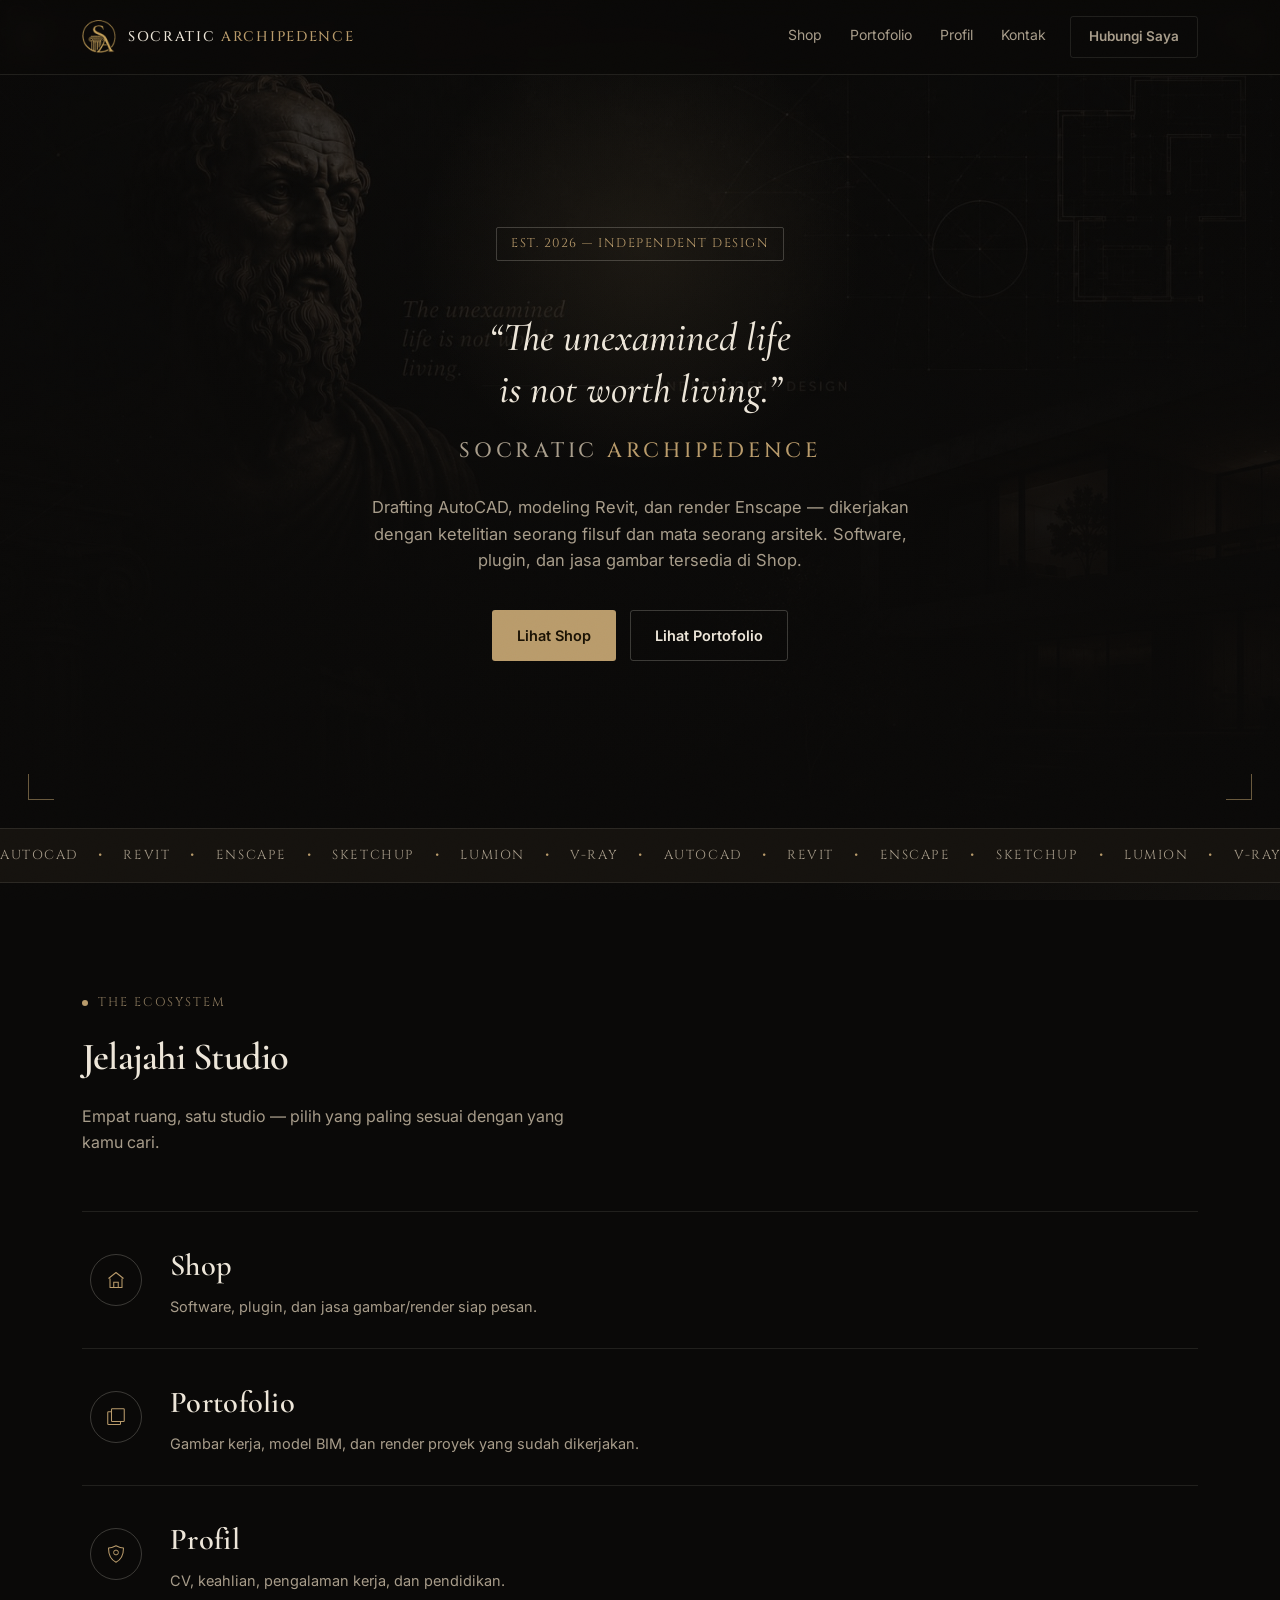
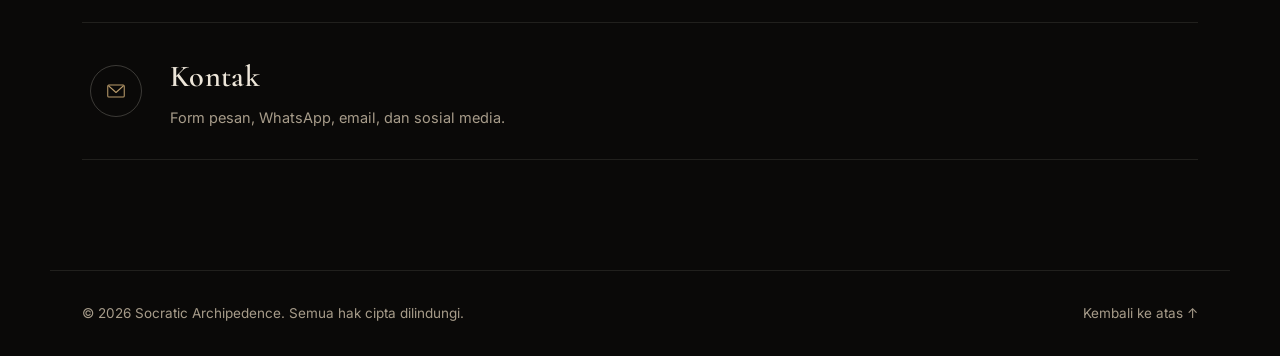
==== index.html @ 3bfecf60 "update tampilan dan ganti nama Socratic Archipedence" ====
<!DOCTYPE html>
<html lang="id">
<head>
<meta charset="UTF-8">
<meta name="viewport" content="width=device-width, initial-scale=1.0">
<title>SOCRATIC ARCHIPEDENCE — Independent Design Studio</title>
<meta name="description" content="Socratic Archipedence — drafting AutoCAD, modeling Revit, render Enscape. Software, plugin, dan jasa gambar/render untuk proyekmu.">
<link rel="preconnect" href="https://fonts.googleapis.com">
<link rel="preconnect" href="https://fonts.gstatic.com" crossorigin>
<link href="https://fonts.googleapis.com/css2?family=Cinzel:wght@400;500;600&family=Cormorant+Garamond:ital,wght@0,500;0,600;0,700;1,500;1,600&family=Inter:wght@400;500;600&display=swap" rel="stylesheet">
<link rel="stylesheet" href="css/style.css">
</head>
<body id="top">

<div class="grain"></div>

<header class="nav" id="nav">
  <div class="nav-inner">
    <a href="index.html" class="brand">
      <img src="assets/logo-icon.png" alt="" class="brand-icon">
      <span class="brand-name">SOCRATIC <em>ARCHIPEDENCE</em></span>
    </a>
    <nav class="nav-links" id="navLinks">
      <a href="shop.html">Shop</a>
      <a href="portofolio.html">Portofolio</a>
      <a href="profil.html">Profil</a>
      <a href="kontak.html">Kontak</a>
    </nav>
    <a href="kontak.html" class="btn btn-ghost nav-cta">Hubungi Saya</a>
    <button class="nav-toggle" id="navToggle" aria-label="Buka menu" aria-expanded="false">
      <span></span><span></span><span></span>
    </button>
  </div>
</header>

<main>

  <!-- HERO / COVER -->
  <section class="hero hero-photo" id="hero">
    <div class="hero-photo-bg" style="background-image:url('assets/hero-bg.jpg')" aria-hidden="true"></div>
    <div class="hero-photo-overlay" aria-hidden="true"></div>
    <div class="hero-glow" id="heroGlow" aria-hidden="true"></div>
    <div class="corner corner-tl" aria-hidden="true"></div>
    <div class="corner corner-tr" aria-hidden="true"></div>
    <div class="corner corner-bl" aria-hidden="true"></div>
    <div class="corner corner-br" aria-hidden="true"></div>

    <div class="hero-inner hero-inner-photo">
      <p class="title-block reveal-fade">EST. 2026 — INDEPENDENT DESIGN</p>
      <blockquote class="hero-quote reveal-fade delay-1">
        “The unexamined life<br>is not worth living.”
      </blockquote>
      <h1 class="hero-title-sm reveal-fade delay-2">SOCRATIC <em>ARCHIPEDENCE</em></h1>
      <p class="hero-sub reveal-fade delay-2">
        Drafting AutoCAD, modeling Revit, dan render Enscape — dikerjakan dengan ketelitian
        seorang filsuf dan mata seorang arsitek. Software, plugin, dan jasa gambar tersedia di Shop.
      </p>
      <div class="hero-actions reveal-fade delay-2">
        <a href="shop.html" class="btn btn-primary">Lihat Shop</a>
        <a href="portofolio.html" class="btn btn-outline">Lihat Portofolio</a>
      </div>
    </div>
  </section>

  <!-- MARQUEE TOOLS -->
  <div class="marquee" aria-hidden="true">
    <div class="marquee-track">
      <span>AUTOCAD</span><span class="dot">•</span>
      <span>REVIT</span><span class="dot">•</span>
      <span>ENSCAPE</span><span class="dot">•</span>
      <span>SKETCHUP</span><span class="dot">•</span>
      <span>LUMION</span><span class="dot">•</span>
      <span>V-RAY</span><span class="dot">•</span>
      <span>AUTOCAD</span><span class="dot">•</span>
      <span>REVIT</span><span class="dot">•</span>
      <span>ENSCAPE</span><span class="dot">•</span>
      <span>SKETCHUP</span><span class="dot">•</span>
      <span>LUMION</span><span class="dot">•</span>
      <span>V-RAY</span><span class="dot">•</span>
    </div>
  </div>

  <!-- THE ECOSYSTEM -->
  <section class="section" id="ecosystem">
    <div class="section-head">
      <p class="eyebrow">THE ECOSYSTEM</p>
      <h2>Jelajahi Studio</h2>
      <p class="section-desc">Empat ruang, satu studio — pilih yang paling sesuai dengan yang kamu cari.</p>
    </div>

    <div class="eco-list">

      <a href="shop.html" class="eco-row reveal-up">
        <span class="eco-icon" aria-hidden="true">
          <svg viewBox="0 0 32 32"><path d="M6 14 L16 6 L26 14 M8 14 V26 H24 V14" fill="none" stroke="currentColor" stroke-width="1.4" stroke-linejoin="round"/><path d="M13 26 V19 H19 V26" fill="none" stroke="currentColor" stroke-width="1.4"/></svg>
        </span>
        <span class="eco-text">
          <span class="eco-title">Shop</span>
          <span class="eco-sub">Software, plugin, dan jasa gambar/render siap pesan.</span>
        </span>
        <span class="eco-arrow" aria-hidden="true">→</span>
      </a>

      <a href="portofolio.html" class="eco-row reveal-up delay-1">
        <span class="eco-icon" aria-hidden="true">
          <svg viewBox="0 0 32 32"><rect x="5" y="9" width="17" height="17" rx="1" fill="none" stroke="currentColor" stroke-width="1.4"/><rect x="10" y="5" width="17" height="17" rx="1" fill="var(--bg)" stroke="currentColor" stroke-width="1.4"/></svg>
        </span>
        <span class="eco-text">
          <span class="eco-title">Portofolio</span>
          <span class="eco-sub">Gambar kerja, model BIM, dan render proyek yang sudah dikerjakan.</span>
        </span>
        <span class="eco-arrow" aria-hidden="true">→</span>
      </a>

      <a href="profil.html" class="eco-row reveal-up delay-2">
        <span class="eco-icon" aria-hidden="true">
          <svg viewBox="0 0 32 32"><path d="M16 5 C10 8 6 8 6 8 C6 18 10 24 16 27 C22 24 26 18 26 8 C26 8 22 8 16 5Z" fill="none" stroke="currentColor" stroke-width="1.4" stroke-linejoin="round"/><circle cx="16" cy="14" r="3.2" fill="none" stroke="currentColor" stroke-width="1.3"/></svg>
        </span>
        <span class="eco-text">
          <span class="eco-title">Profil</span>
          <span class="eco-sub">CV, keahlian, pengalaman kerja, dan pendidikan.</span>
        </span>
        <span class="eco-arrow" aria-hidden="true">→</span>
      </a>

      <a href="kontak.html" class="eco-row reveal-up delay-3">
        <span class="eco-icon" aria-hidden="true">
          <svg viewBox="0 0 32 32"><rect x="5" y="8" width="22" height="16" rx="1.5" fill="none" stroke="currentColor" stroke-width="1.4"/><path d="M6 9 L16 18 L26 9" fill="none" stroke="currentColor" stroke-width="1.4" stroke-linejoin="round"/></svg>
        </span>
        <span class="eco-text">
          <span class="eco-title">Kontak</span>
          <span class="eco-sub">Form pesan, WhatsApp, email, dan sosial media.</span>
        </span>
        <span class="eco-arrow" aria-hidden="true">→</span>
      </a>

    </div>
  </section>

</main>

<footer class="footer">
  <p>&copy; 2026 Socratic Archipedence. Semua hak cipta dilindungi.</p>
  <a href="#top" class="back-top">Kembali ke atas ↑</a>
</footer>

<script src="js/script.js"></script>
</body>
</html>
---- css/style.css ----
/* ===================================================================
   SOCRATIC ARCHIPEDENCE — Classical Independent Design Theme
   =================================================================== */

:root {
  --bg: #0A0908;
  --bg-panel: #15120E;
  --bg-panel-alt: #1D1813;
  --grid-line: rgba(198, 161, 91, 0.05);
  --accent: #B99B6B;
  --accent-soft: rgba(185, 155, 107, 0.14);
  --blue: #8C7A5E;
  --text: #EDE6D9;
  --text-muted: #A79C8A;
  --border: rgba(237, 230, 217, 0.10);
  --border-strong: rgba(237, 230, 217, 0.22);

  --font-display: "Cormorant Garamond", serif;
  --font-body: "Inter", sans-serif;
  --font-mono: "Cinzel", serif;

  --ease: cubic-bezier(0.16, 1, 0.3, 1);
}

* { box-sizing: border-box; }

/* Transisi morph antar halaman (progressive enhancement — browser modern saja) */
@view-transition {
  navigation: auto;
}
::view-transition-old(root),
::view-transition-new(root) {
  animation-duration: 0.55s;
  animation-timing-function: cubic-bezier(0.16, 1, 0.3, 1);
}

html { scroll-behavior: smooth; }

/* custom scrollbar */
::-webkit-scrollbar { width: 10px; }
::-webkit-scrollbar-track { background: var(--bg); }
::-webkit-scrollbar-thumb { background: var(--bg-panel-alt); border-radius: 5px; border: 2px solid var(--bg); }
::-webkit-scrollbar-thumb:hover { background: var(--accent); }
html { scrollbar-color: var(--bg-panel-alt) var(--bg); scrollbar-width: thin; }

body {
  margin: 0;
  background:
    radial-gradient(ellipse 70% 50% at 15% 0%, rgba(185,155,107,0.07), transparent 60%),
    radial-gradient(ellipse 60% 45% at 100% 100%, rgba(140,122,94,0.06), transparent 60%),
    var(--bg);
  background-attachment: fixed;
  color: var(--text);
  font-family: var(--font-body);
  line-height: 1.6;
  -webkit-font-smoothing: antialiased;
}

a { color: inherit; text-decoration: none; }
ul { list-style: none; margin: 0; padding: 0; }
h1, h2, h3 { font-family: var(--font-display); margin: 0; letter-spacing: -0.02em; }
p { margin: 0; }

/* subtle film grain overlay for texture */
.grain {
  position: fixed;
  inset: 0;
  pointer-events: none;
  z-index: 999;
  opacity: 0.035;
  mix-blend-mode: overlay;
  background-image: url("data:image/svg+xml,%3Csvg xmlns='http://www.w3.org/2000/svg' width='120' height='120'%3E%3Cfilter id='n'%3E%3CfeTurbulence type='fractalNoise' baseFrequency='0.9' numOctaves='2' stitchTiles='stitch'/%3E%3C/filter%3E%3Crect width='100%25' height='100%25' filter='url(%23n)'/%3E%3C/svg%3E");
}

/* ---------------- NAV ---------------- */
.nav {
  position: fixed;
  top: 0; left: 0; right: 0;
  z-index: 100;
  background: rgba(10, 9, 8, 0.72);
  backdrop-filter: blur(10px);
  border-bottom: 1px solid var(--border);
  transition: border-color 0.3s var(--ease);
  view-transition-name: site-nav;
}
.nav-inner {
  max-width: 1180px;
  margin: 0 auto;
  padding: 16px 32px;
  display: flex;
  align-items: center;
  gap: 24px;
}
.brand { display: flex; align-items: center; gap: 12px; margin-right: auto; }
.brand-icon { width: 34px; height: 34px; object-fit: contain; }
.brand-name {
  font-family: var(--font-mono);
  font-weight: 500;
  letter-spacing: 0.12em;
  font-size: 14px;
  color: var(--text);
}
.brand-name em { font-style: normal; color: var(--accent); }
.nav-links { display: flex; gap: 28px; }
.nav-links a {
  font-size: 14px;
  color: var(--text-muted);
  transition: color 0.2s var(--ease);
  position: relative;
  padding-bottom: 3px;
}
.nav-links a::after {
  content: "";
  position: absolute;
  left: 0; bottom: 0;
  width: 0;
  height: 1px;
  background: var(--accent);
  transition: width 0.3s var(--ease);
}
.nav-links a:hover::after,
.nav-links a.active::after { width: 100%; }
.nav-links a:hover { color: var(--text); }
.nav-links a.active { color: var(--accent); }
.nav-cta { font-size: 13px; padding: 9px 16px; }
.nav-toggle {
  display: none;
  flex-direction: column;
  gap: 5px;
  background: none;
  border: none;
  cursor: pointer;
  padding: 6px;
}
.nav-toggle span { width: 20px; height: 2px; background: var(--text); border-radius: 2px; }

/* ---------------- BUTTONS ---------------- */
.btn {
  display: inline-flex;
  align-items: center;
  justify-content: center;
  font-family: var(--font-body);
  font-weight: 600;
  font-size: 14.5px;
  padding: 13px 24px;
  border-radius: 3px;
  border: 1px solid transparent;
  cursor: pointer;
  background: transparent;
  appearance: none;
  transition: transform 0.2s var(--ease), background 0.2s var(--ease), border-color 0.2s var(--ease), color 0.2s var(--ease);
  white-space: nowrap;
}
.btn:hover { transform: translateY(-2px); }
.btn-primary {
  background: var(--accent);
  color: #1A1204;
  position: relative;
  overflow: hidden;
}
.btn-primary::before {
  content: "";
  position: absolute;
  top: 0; left: -60%;
  width: 40%; height: 100%;
  background: linear-gradient(120deg, transparent, rgba(255,255,255,0.55), transparent);
  transform: skewX(-20deg);
  transition: left 0.6s var(--ease);
}
.btn-primary:hover::before { left: 130%; }
.btn-primary:hover { background: #CDB488; }
.btn-outline { border-color: var(--border-strong); color: var(--text); }
.btn-outline:hover { border-color: var(--accent); color: var(--accent); }
.btn-ghost { border-color: var(--border); color: var(--text-muted); padding: 9px 18px; font-size: 13.5px; }
.btn-ghost:hover { color: var(--accent); border-color: var(--accent); }
.btn-small { padding: 9px 16px; font-size: 13px; margin-top: 4px; }

/* ---------------- HERO ---------------- */
.hero {
  position: relative;
  min-height: 92vh;
  display: flex;
  align-items: center;
  overflow: hidden;
  padding: 140px 32px 80px;
}
.blueprint-grid {
  position: absolute;
  inset: 0;
  background-image:
    linear-gradient(var(--grid-line) 1px, transparent 1px),
    linear-gradient(90deg, var(--grid-line) 1px, transparent 1px);
  background-size: 42px 42px;
  mask-image: radial-gradient(ellipse 80% 70% at 50% 30%, black 40%, transparent 90%);
}
.corner {
  position: absolute;
  width: 26px; height: 26px;
  border: 1.5px solid var(--accent);
  opacity: 0.55;
  z-index: 3;
}
.corner-tl { top: 28px; left: 28px; border-right: none; border-bottom: none; }
.corner-tr { top: 28px; right: 28px; border-left: none; border-bottom: none; }
.corner-bl { bottom: 28px; left: 28px; border-right: none; border-top: none; }
.corner-br { bottom: 28px; right: 28px; border-left: none; border-top: none; }

.hero-inner { position: relative; z-index: 2; max-width: 780px; margin: 0 auto; text-align: center; }

/* hero dengan foto background */
.hero-photo-bg {
  position: absolute;
  inset: 0;
  background-size: cover;
  background-position: center 30%;
  transform: scale(1.06);
  animation: heroKenBurns 22s ease-in-out infinite alternate;
}
@keyframes heroKenBurns {
  from { transform: scale(1.06) translate(0, 0); }
  to { transform: scale(1.13) translate(-1%, -1%); }
}
.hero-photo-overlay {
  position: absolute;
  inset: 0;
  background:
    linear-gradient(180deg, rgba(10,9,8,0.55) 0%, rgba(10,9,8,0.72) 55%, var(--bg) 100%),
    radial-gradient(ellipse 70% 60% at 50% 25%, rgba(10,9,8,0.15), rgba(10,9,8,0.75) 80%);
}
.hero-inner-photo { max-width: 640px; }

.hero-quote {
  margin: 22px 0 20px;
  font-family: var(--font-display);
  font-style: italic;
  font-weight: 500;
  font-size: clamp(1.6rem, 4vw, 2.5rem);
  line-height: 1.3;
  color: var(--text);
}

.hero-title-sm {
  font-family: var(--font-mono);
  font-weight: 500;
  letter-spacing: 0.18em;
  font-size: clamp(1rem, 2vw, 1.3rem);
  color: var(--text-muted);
  margin-bottom: 22px;
}
.hero-title-sm em { font-style: normal; color: var(--accent); }

/* floating decorative icons */
.float-icon {
  position: absolute;
  width: 40px; height: 40px;
  opacity: 0.35;
  z-index: 1;
  animation: floatDrift 7s ease-in-out infinite;
}
.float-1 { top: 18%; left: 8%; animation-delay: 0s; }
.float-2 { bottom: 14%; left: 12%; width: 50px; height: 50px; animation-delay: 1.2s; }
.float-3 { top: 22%; right: 9%; animation-delay: 2.4s; }
@keyframes floatDrift {
  0%, 100% { transform: translateY(0) rotate(0deg); }
  50% { transform: translateY(-16px) rotate(4deg); }
}

.title-block {
  font-family: var(--font-mono);
  font-size: 12.5px;
  letter-spacing: 0.12em;
  color: var(--accent);
  border: 1px solid var(--border-strong);
  display: inline-block;
  padding: 6px 14px;
  border-radius: 2px;
  margin-bottom: 28px;
}

.hero-sub {
  margin: 26px auto 0;
  max-width: 560px;
  color: var(--text-muted);
  font-size: 16.5px;
}
.hero-actions { margin-top: 36px; display: flex; gap: 14px; justify-content: center; flex-wrap: wrap; }

/* hero cursor glow */
.hero-glow {
  position: absolute;
  inset: 0;
  pointer-events: none;
  z-index: 1;
  background: radial-gradient(320px circle at var(--mx, 50%) var(--my, 30%), var(--accent-soft), transparent 70%);
  opacity: 0.7;
  transition: opacity 0.3s var(--ease);
}

.reveal-fade { opacity: 0; animation: fadeUp 0.8s var(--ease) forwards; animation-delay: 0.55s; }
.reveal-fade.delay-1 { animation-delay: 0.68s; }
.reveal-fade.delay-2 { animation-delay: 0.8s; }
@keyframes fadeUp {
  from { opacity: 0; transform: translateY(14px); }
  to { opacity: 1; transform: translateY(0); }
}

/* ---------------- MARQUEE TICKER ---------------- */
.marquee {
  position: relative;
  overflow: hidden;
  border-top: 1px solid var(--border);
  border-bottom: 1px solid var(--border);
  background: var(--bg-panel);
  padding: 16px 0;
}
.marquee-track {
  display: flex;
  width: max-content;
  gap: 20px;
  animation: marqueeScroll 26s linear infinite;
}
.marquee-track span {
  font-family: var(--font-mono);
  font-size: 13px;
  letter-spacing: 0.12em;
  color: var(--text-muted);
  white-space: nowrap;
}
.marquee-track .dot { color: var(--accent); }
@keyframes marqueeScroll {
  from { transform: translateX(0); }
  to { transform: translateX(-50%); }
}

/* ---------------- SECTIONS ---------------- */
.section {
  max-width: 1180px;
  margin: 0 auto;
  padding: 110px 32px;
  scroll-margin-top: 84px;
}
.section-alt {
  background: rgba(255,255,255,0.015);
  max-width: none;
  clip-path: polygon(0 0, 100% 28px, 100% 100%, 0 calc(100% - 28px));
  padding-top: 138px;
  padding-bottom: 138px;
}
.section-alt > * { max-width: 1180px; margin-left: auto; margin-right: auto; }

.section-head { max-width: 640px; margin-bottom: 56px; }
.eyebrow {
  font-family: var(--font-mono);
  font-size: 12.5px;
  color: var(--blue);
  letter-spacing: 0.16em;
  margin-bottom: 14px;
  display: flex;
  align-items: center;
  gap: 10px;
}
.eyebrow::before {
  content: "";
  width: 6px;
  height: 6px;
  border-radius: 50%;
  background: var(--accent);
  flex-shrink: 0;
}
.section-head h2, .about-text h2 {
  font-size: clamp(1.7rem, 3.4vw, 2.4rem);
  font-weight: 600;
  margin-bottom: 16px;
}
.section-desc { color: var(--text-muted); font-size: 16px; max-width: 520px; }

/* ---------------- PAGE BACK LINK (halaman interior) ---------------- */
.page-back {
  display: inline-flex;
  align-items: center;
  gap: 6px;
  font-family: var(--font-mono);
  font-size: 13px;
  color: var(--text-muted);
  margin: 100px 32px 0;
  transition: color 0.2s var(--ease);
}
.page-back:hover { color: var(--accent); }
.page-back + .section { padding-top: 48px; }
.page-back + .section.section-alt { padding-top: 76px; }

/* ---------------- THE ECOSYSTEM (list elegan, halaman index/cover) ---------------- */
.eco-list {
  display: flex;
  flex-direction: column;
}
.eco-row {
  position: relative;
  display: flex;
  align-items: center;
  gap: 28px;
  padding: 30px 8px;
  border-top: 1px solid var(--border);
  text-decoration: none;
  color: var(--text);
  transition: padding-left 0.4s var(--ease), background 0.4s var(--ease);
  overflow: hidden;
}
.eco-list .eco-row:last-child { border-bottom: 1px solid var(--border); }
.eco-row::before {
  content: "";
  position: absolute;
  inset: 0;
  background: linear-gradient(90deg, var(--accent-soft), transparent 60%);
  opacity: 0;
  transition: opacity 0.4s var(--ease);
  pointer-events: none;
}
.eco-row:hover { padding-left: 22px; }
.eco-row:hover::before { opacity: 1; }

.eco-icon {
  flex-shrink: 0;
  width: 52px;
  height: 52px;
  border: 1px solid var(--border-strong);
  border-radius: 50%;
  display: flex;
  align-items: center;
  justify-content: center;
  color: var(--accent);
  transition: border-color 0.4s var(--ease), transform 0.5s var(--ease), background 0.4s var(--ease);
  position: relative;
  z-index: 1;
}
.eco-icon svg { width: 24px; height: 24px; }
.eco-row:hover .eco-icon {
  border-color: var(--accent);
  background: var(--accent-soft);
  transform: rotate(-8deg) scale(1.06);
}

.eco-text {
  display: flex;
  flex-direction: column;
  gap: 4px;
  flex: 1;
  position: relative;
  z-index: 1;
}
.eco-title {
  font-family: var(--font-display);
  font-size: clamp(1.4rem, 2.6vw, 1.9rem);
  font-weight: 600;
  letter-spacing: 0.01em;
}
.eco-sub {
  font-size: 14.5px;
  color: var(--text-muted);
  max-width: 480px;
}

.eco-arrow {
  font-family: var(--font-mono);
  font-size: 18px;
  color: var(--accent);
  opacity: 0;
  transform: translateX(-10px);
  transition: opacity 0.35s var(--ease), transform 0.35s var(--ease);
  position: relative;
  z-index: 1;
}
.eco-row:hover .eco-arrow { opacity: 1; transform: translateX(0); }

@media (max-width: 640px) {
  .eco-row { gap: 18px; padding: 22px 4px; }
  .eco-icon { width: 42px; height: 42px; }
  .eco-icon svg { width: 20px; height: 20px; }
  .eco-arrow { display: none; }
}

/* ---------------- PRODUCT CARDS ---------------- */
.product-grid {
  display: grid;
  grid-template-columns: repeat(auto-fit, minmax(250px, 1fr));
  gap: 22px;
}
.spec-card {
  position: relative;
  background: var(--bg-panel);
  border: 1px solid var(--border);
  border-radius: 4px;
  padding: 28px 24px;
  transition: transform 0.3s var(--ease), border-color 0.3s var(--ease), background 0.3s var(--ease);
  transform-style: preserve-3d;
  will-change: transform;
}
.spec-card:hover {
  transform: translateY(-4px);
  border-color: var(--border-strong);
  background: var(--bg-panel-alt);
}
.spec-bracket {
  position: absolute;
  width: 14px; height: 14px;
  border: 1.5px solid var(--accent);
  opacity: 0;
  transition: opacity 0.4s var(--ease), width 0.4s var(--ease), height 0.4s var(--ease);
}
.spec-card:hover .spec-bracket { opacity: 0.8; width: 18px; height: 18px; }
.spec-bracket.tl { top: -1px; left: -1px; border-right: none; border-bottom: none; }
.spec-bracket.tr { top: -1px; right: -1px; border-left: none; border-bottom: none; }
.spec-bracket.bl { bottom: -1px; left: -1px; border-right: none; border-top: none; }
.spec-bracket.br { bottom: -1px; right: -1px; border-left: none; border-top: none; }

.spec-id {
  font-family: var(--font-mono);
  font-size: 11.5px;
  color: var(--accent);
  letter-spacing: 0.08em;
  margin-bottom: 12px;
}
.spec-card h3 { font-size: 1.2rem; margin-bottom: 10px; }
.spec-text { color: var(--text-muted); font-size: 14.5px; margin-bottom: 20px; }
.spec-list { margin-bottom: 22px; border-top: 1px solid var(--border); padding-top: 14px; }
.spec-list li {
  display: flex;
  justify-content: space-between;
  font-size: 13.5px;
  padding: 5px 0;
  font-family: var(--font-mono);
}
.spec-list li span:first-child { color: var(--text-muted); }

/* ---------------- REVISION LOG (Portfolio + Experience) ---------------- */
.rev-log { display: flex; flex-direction: column; }
.rev-item {
  display: grid;
  grid-template-columns: 160px 1fr;
  gap: 32px;
  padding: 28px 0;
  border-top: 1px solid var(--border);
  align-items: start;
}
.rev-item:last-child { border-bottom: 1px solid var(--border); }
.rev-num {
  font-family: var(--font-mono);
  font-size: 14px;
  color: var(--accent);
  white-space: nowrap;
}
.rev-num span { color: var(--text-muted); }
.rev-body h3 { font-size: 1.15rem; margin-bottom: 8px; font-weight: 600; }
.rev-body p { color: var(--text-muted); font-size: 14.5px; margin-bottom: 14px; max-width: 560px; }
.tags { display: flex; gap: 8px; flex-wrap: wrap; }
.tags span {
  font-family: var(--font-mono);
  font-size: 11.5px;
  border: 1px solid var(--border-strong);
  color: var(--text-muted);
  padding: 4px 9px;
  border-radius: 2px;
}

/* Portfolio: menambah kolom gambar di depan */
#portofolio .rev-item { grid-template-columns: 220px 130px 1fr; }
.rev-thumb {
  border: 1px solid var(--border);
  padding: 0;
  background: none;
  cursor: zoom-in;
  border-radius: 3px;
  overflow: hidden;
  width: 220px;
  aspect-ratio: 16 / 10;
  transition: border-color 0.25s var(--ease), transform 0.25s var(--ease);
}
.rev-thumb:hover { border-color: var(--accent); transform: translateY(-2px); }
.rev-thumb img { width: 100%; height: 100%; object-fit: cover; display: block; }

/* ---------------- LIGHTBOX ---------------- */
.lightbox {
  position: fixed;
  inset: 0;
  background: rgba(6, 12, 22, 0.92);
  display: none;
  align-items: center;
  justify-content: center;
  z-index: 1000;
  padding: 40px;
}
.lightbox.open { display: flex; }
.lightbox img {
  max-width: min(900px, 90vw);
  max-height: 85vh;
  border: 1px solid var(--border-strong);
  border-radius: 4px;
  object-fit: contain;
}
.lightbox-close {
  position: absolute;
  top: 24px; right: 32px;
  background: none;
  border: 1px solid var(--border-strong);
  color: var(--text);
  font-size: 22px;
  width: 40px; height: 40px;
  border-radius: 3px;
  cursor: pointer;
  transition: border-color 0.2s var(--ease), color 0.2s var(--ease);
}
.lightbox-close:hover { border-color: var(--accent); color: var(--accent); }

/* ---------------- ABOUT / PROFIL ---------------- */
.about-grid {
  display: grid;
  grid-template-columns: 0.7fr 1.3fr;
  gap: 60px;
  align-items: center;
  margin-bottom: 64px;
}
.about-text p { color: var(--text-muted); font-size: 15.5px; margin-bottom: 16px; }
.profile-name { font-size: 1.6rem; margin-bottom: 4px; }
.profile-role { font-family: var(--font-mono); color: var(--accent); font-size: 13.5px; margin-bottom: 18px !important; }
.cv-btn { margin-top: 26px; }

.stat-row { display: flex; gap: 36px; margin-top: 30px; }
.stat { display: flex; flex-direction: column; }
.stat-num { font-family: var(--font-display); font-size: 1.8rem; font-weight: 600; color: var(--accent); }
.stat-label { font-size: 13px; color: var(--text-muted); margin-top: 4px; }

.profile-photo-wrap {
  position: relative;
  border: 1px solid var(--border);
  border-radius: 4px;
  padding: 10px;
  background: var(--bg-panel);
}
.profile-photo-wrap::before,
.profile-photo-wrap::after {
  content: "";
  position: absolute;
  width: 16px; height: 16px;
  border: 1.5px solid var(--accent);
  opacity: 0.7;
}
.profile-photo-wrap::before { top: -1px; left: -1px; border-right: none; border-bottom: none; }
.profile-photo-wrap::after { bottom: -1px; right: -1px; border-left: none; border-top: none; }
.profile-photo {
  width: 100%;
  aspect-ratio: 1 / 1;
  object-fit: cover;
  display: block;
  border-radius: 2px;
}

/* ---------------- SUB BLOCKS (skills / experience / education) ---------------- */
.sub-block { margin-bottom: 64px; }
.sub-block:last-child { margin-bottom: 0; }
.eyebrow.small { margin-bottom: 22px; }

.skills-grid {
  display: grid;
  grid-template-columns: repeat(auto-fit, minmax(220px, 1fr));
  gap: 28px;
}
.skill-group h4 {
  font-family: var(--font-mono);
  font-size: 12.5px;
  color: var(--text-muted);
  font-weight: 500;
  letter-spacing: 0.04em;
  margin-bottom: 12px;
}
.skill-badges { display: flex; flex-wrap: wrap; gap: 8px; }
.skill-badges span {
  font-family: var(--font-mono);
  font-size: 12.5px;
  border: 1px solid var(--border-strong);
  color: var(--text);
  padding: 6px 12px;
  border-radius: 2px;
  transition: border-color 0.2s var(--ease), color 0.2s var(--ease);
}
.skill-badges span:hover { border-color: var(--accent); color: var(--accent); }

.edu-item {
  border-top: 1px solid var(--border);
  padding-top: 20px;
}
.edu-item h4 { font-size: 1.05rem; font-weight: 600; margin-bottom: 6px; }
.edu-item p { color: var(--text-muted); font-size: 14px; }

/* ---------------- CONTACT ---------------- */
.contact-grid {
  display: grid;
  grid-template-columns: 1.4fr 1fr;
  gap: 40px;
}
.contact-form {
  background: var(--bg-panel);
  border: 1px solid var(--border);
  border-radius: 4px;
  padding: 32px;
  display: flex;
  flex-direction: column;
  gap: 18px;
}
.contact-form label { display: flex; flex-direction: column; gap: 8px; font-size: 13.5px; color: var(--text-muted); }
.contact-form input, .contact-form textarea {
  background: rgba(255,255,255,0.03);
  border: 1px solid var(--border);
  border-radius: 3px;
  padding: 12px 14px;
  color: var(--text);
  font-family: var(--font-body);
  font-size: 14.5px;
  resize: vertical;
  transition: border-color 0.2s var(--ease);
}
.contact-form input:focus, .contact-form textarea:focus {
  outline: none;
  border-color: var(--accent);
}
.form-actions { display: flex; gap: 12px; flex-wrap: wrap; }
.form-note { font-size: 13px; color: var(--blue); min-height: 18px; }

.contact-side { display: flex; flex-direction: column; gap: 14px; }
.contact-link {
  border: 1px solid var(--border);
  border-radius: 4px;
  padding: 18px 20px;
  display: flex;
  flex-direction: column;
  gap: 4px;
  transition: border-color 0.2s var(--ease), transform 0.2s var(--ease);
}
.contact-link:hover { border-color: var(--accent); transform: translateX(4px); }
.contact-label { font-family: var(--font-mono); font-size: 11.5px; color: var(--accent); letter-spacing: 0.06em; }
.contact-value { font-size: 15px; }

/* ---------------- FOOTER ---------------- */
.footer {
  max-width: 1180px;
  margin: 0 auto;
  padding: 32px;
  display: flex;
  justify-content: space-between;
  color: var(--text-muted);
  font-size: 13.5px;
  border-top: 1px solid var(--border);
}
.back-top { color: var(--text-muted); transition: color 0.2s var(--ease); }
.back-top:hover { color: var(--accent); }

/* ---------------- SCROLL REVEAL ---------------- */
.reveal-up {
  opacity: 0;
  transform: translateY(28px) scale(0.97);
  transition: opacity 0.9s var(--ease), transform 0.9s var(--ease);
}
.reveal-up.in-view { opacity: 1; transform: translateY(0) scale(1); }
.reveal-up.delay-1.in-view { transition-delay: 0.1s; }
.reveal-up.delay-2.in-view { transition-delay: 0.2s; }
.reveal-up.delay-3.in-view { transition-delay: 0.3s; }

/* ---------------- RESPONSIVE ---------------- */
@media (max-width: 860px) {
  .about-grid, .contact-grid { grid-template-columns: 1fr; }
  .about-grid { justify-items: center; text-align: left; }
  .profile-photo-wrap { width: 200px; }
  .rev-item, #portofolio .rev-item, .exp-log .rev-item { grid-template-columns: 1fr; gap: 14px; }
  .rev-thumb { width: 100%; max-width: 320px; }
}

@media (max-width: 960px) {
  .float-icon { display: none; }
}

@media (max-width: 720px) {
  .nav-links, .nav-cta { display: none; }
  .nav-toggle { display: flex; }
  .nav.open .nav-links {
    display: flex;
    position: absolute;
    top: 100%; left: 0; right: 0;
    background: var(--bg);
    border-bottom: 1px solid var(--border);
    flex-direction: column;
    padding: 20px 32px;
    gap: 18px;
  }
  .nav.open .nav-cta {
    display: inline-flex;
    position: absolute;
    top: calc(100% + 168px);
    left: 32px;
  }
  .nav-inner { padding: 14px 20px; gap: 12px; }
  .brand-name { font-size: 11.5px; letter-spacing: 0.08em; }
  .brand-icon { width: 28px; height: 28px; }

  .hero { padding-top: 100px; min-height: 100vh; }
  .hero-photo-bg { background-position: 25% 38%; }
  .hero-photo-overlay {
    background:
      linear-gradient(180deg, rgba(10,9,8,0.62) 0%, rgba(10,9,8,0.8) 55%, var(--bg) 100%),
      radial-gradient(ellipse 90% 70% at 50% 25%, rgba(10,9,8,0.2), rgba(10,9,8,0.82) 80%);
  }
  .hero-quote { font-size: 1.5rem; }
  .title-block { font-size: 11px; padding: 5px 10px; }

  .stat-row { gap: 20px; }
  .stat-num { font-size: 1.5rem; }
  .stat-label { font-size: 11.5px; }

  .section { padding: 72px 24px; }
  .section-alt { padding-top: 96px; padding-bottom: 96px; }
}

/* ---------------- ACCESSIBILITY ---------------- */
:focus-visible {
  outline: 2px solid var(--accent);
  outline-offset: 3px;
}

@media (prefers-reduced-motion: reduce) {
  *, *::before, *::after {
    animation-duration: 0.01ms !important;
    animation-iteration-count: 1 !important;
    transition-duration: 0.01ms !important;
    scroll-behavior: auto !important;
  }
  .hero-title .word { transform: translateY(0); }
}
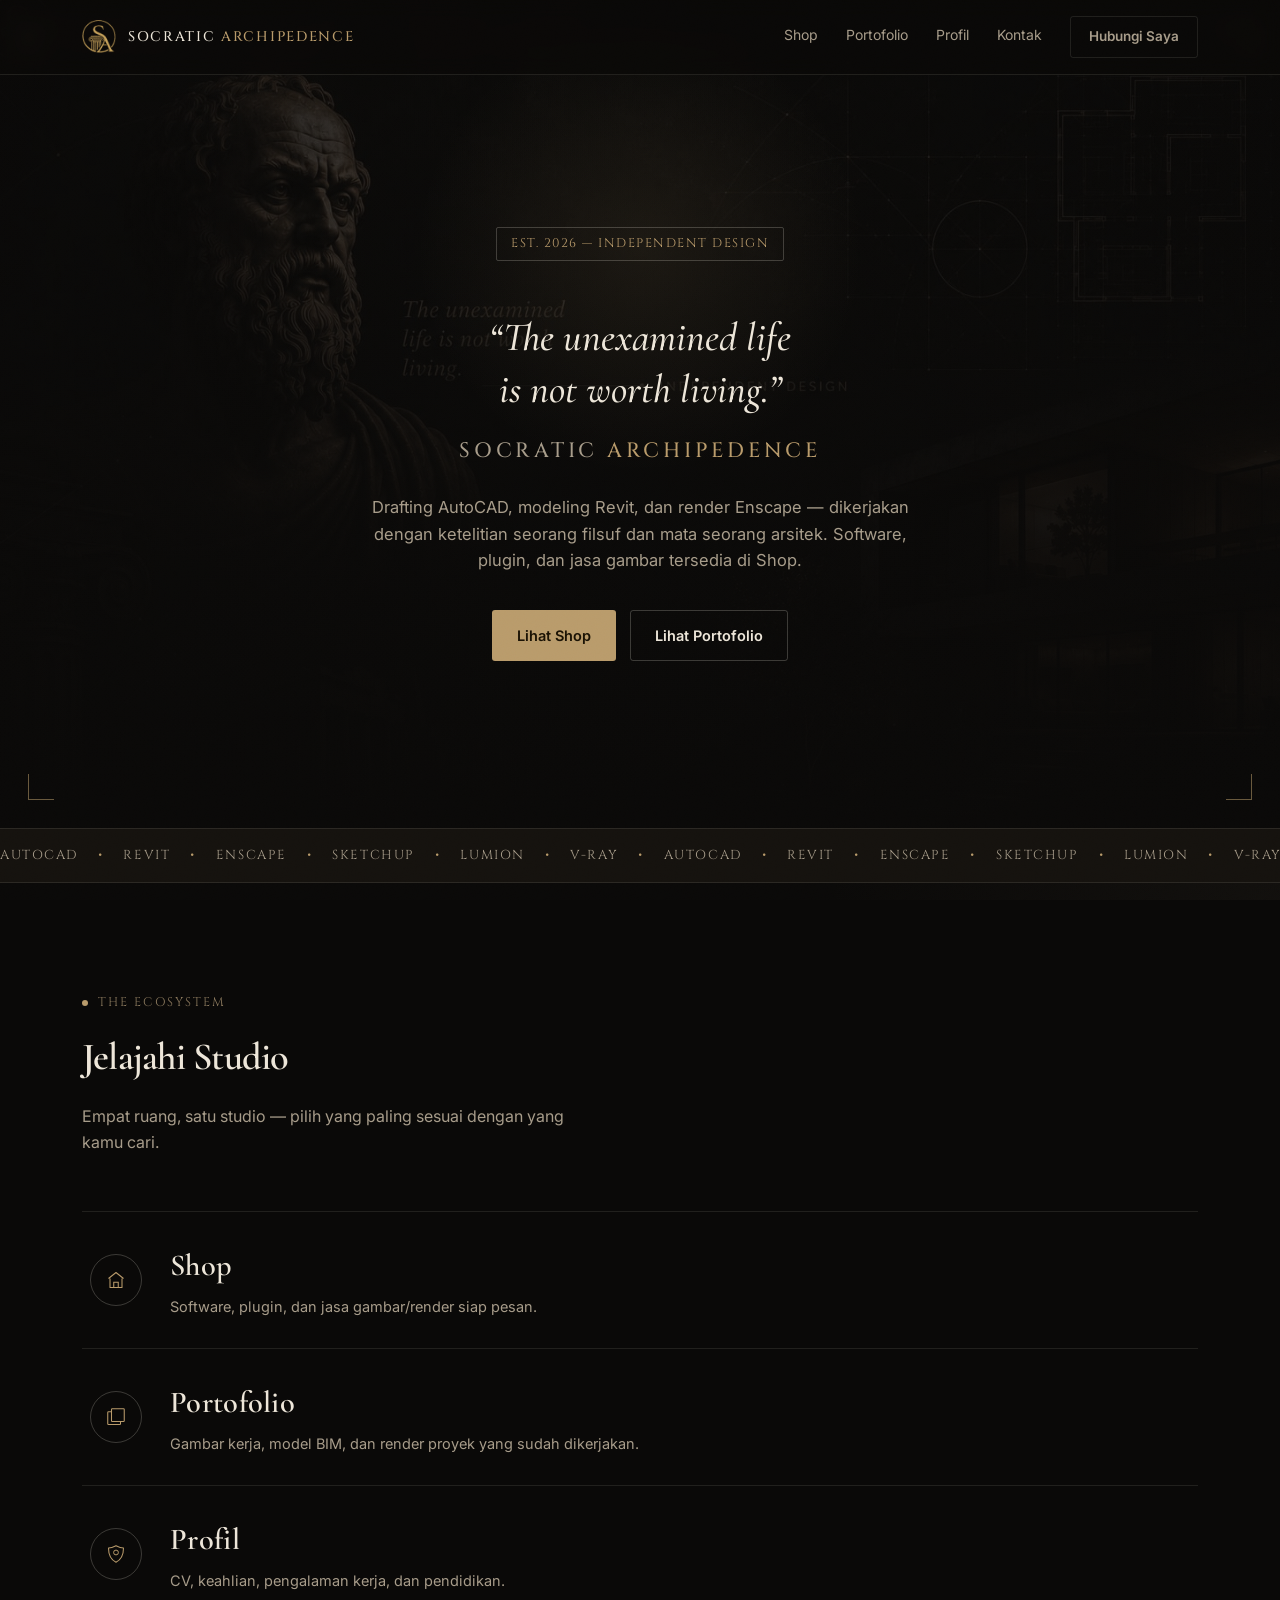
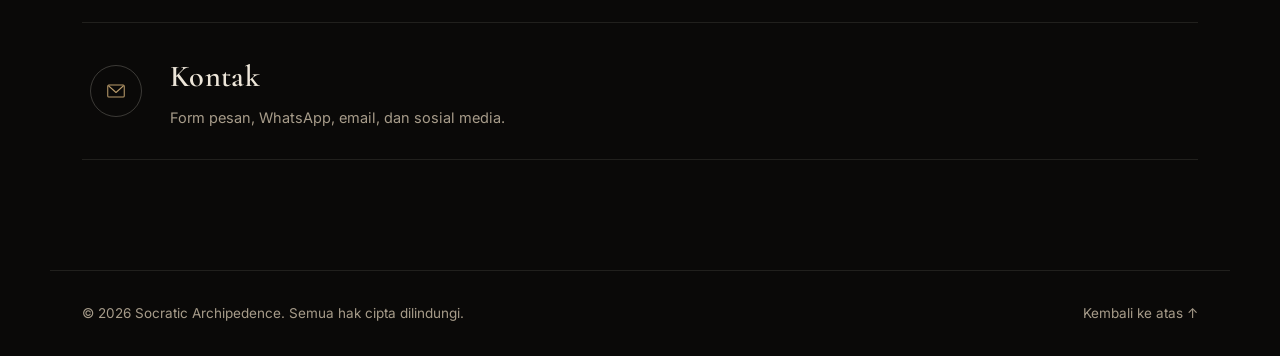
==== commit e734cf35: "perbaiki posisi tombol Hubungi Saya di menu mobile" ====
--- a/index.html
+++ b/index.html
@@ -25,8 +25,8 @@
       <a href="portofolio.html">Portofolio</a>
       <a href="profil.html">Profil</a>
       <a href="kontak.html">Kontak</a>
+      <a href="kontak.html" class="btn btn-ghost nav-cta">Hubungi Saya</a>
     </nav>
-    <a href="kontak.html" class="btn btn-ghost nav-cta">Hubungi Saya</a>
     <button class="nav-toggle" id="navToggle" aria-label="Buka menu" aria-expanded="false">
       <span></span><span></span><span></span>
     </button>
--- a/css/style.css
+++ b/css/style.css
@@ -101,15 +101,15 @@
   color: var(--text);
 }
 .brand-name em { font-style: normal; color: var(--accent); }
-.nav-links { display: flex; gap: 28px; }
-.nav-links a {
+.nav-links { display: flex; gap: 28px; align-items: center; }
+.nav-links a:not(.nav-cta) {
   font-size: 14px;
   color: var(--text-muted);
   transition: color 0.2s var(--ease);
   position: relative;
   padding-bottom: 3px;
 }
-.nav-links a::after {
+.nav-links a:not(.nav-cta)::after {
   content: "";
   position: absolute;
   left: 0; bottom: 0;
@@ -118,9 +118,9 @@
   background: var(--accent);
   transition: width 0.3s var(--ease);
 }
-.nav-links a:hover::after,
+.nav-links a:not(.nav-cta):hover::after,
 .nav-links a.active::after { width: 100%; }
-.nav-links a:hover { color: var(--text); }
+.nav-links a:not(.nav-cta):hover { color: var(--text); }
 .nav-links a.active { color: var(--accent); }
 .nav-cta { font-size: 13px; padding: 9px 16px; }
 .nav-toggle {
@@ -787,14 +787,13 @@
     background: var(--bg);
     border-bottom: 1px solid var(--border);
     flex-direction: column;
-    padding: 20px 32px;
+    padding: 20px 32px 28px;
     gap: 18px;
   }
-  .nav.open .nav-cta {
+  .nav.open .nav-links .nav-cta {
     display: inline-flex;
-    position: absolute;
-    top: calc(100% + 168px);
-    left: 32px;
+    align-self: flex-start;
+    margin-top: 4px;
   }
   .nav-inner { padding: 14px 20px; gap: 12px; }
   .brand-name { font-size: 11.5px; letter-spacing: 0.08em; }
